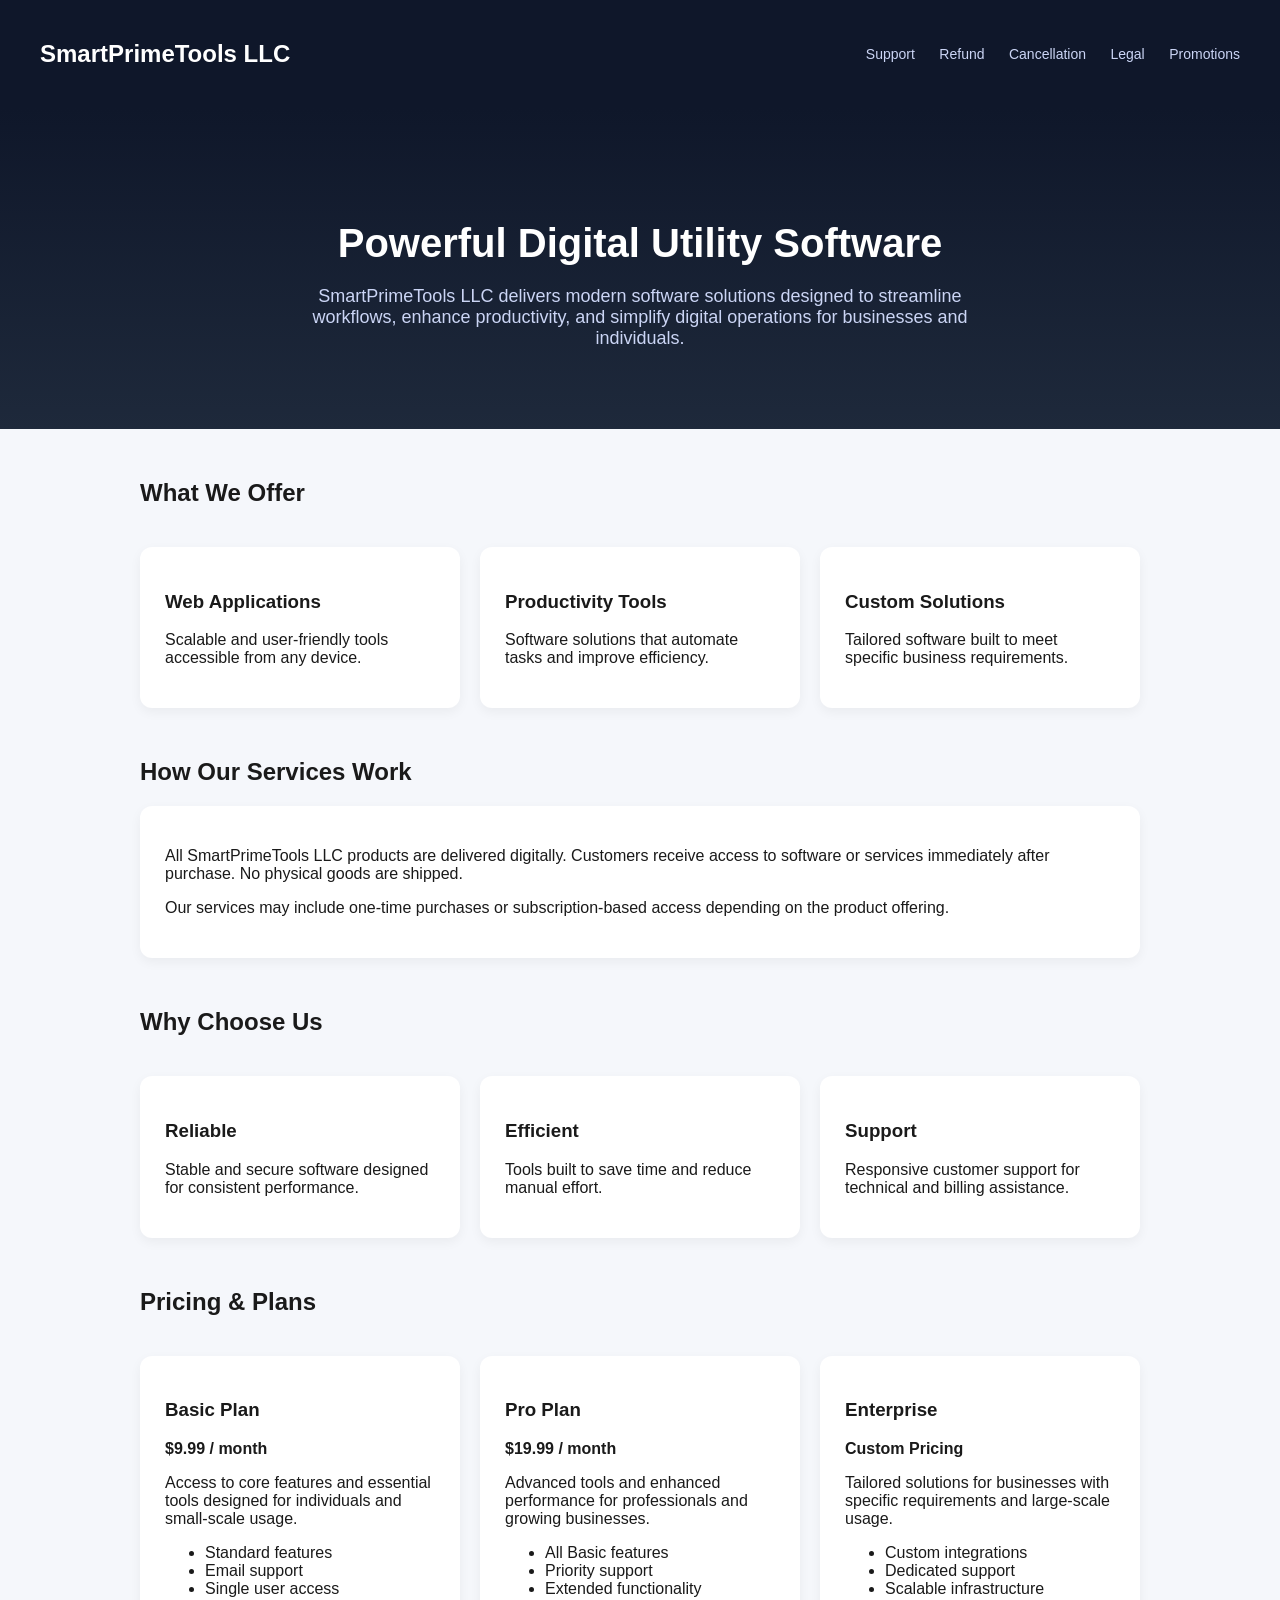
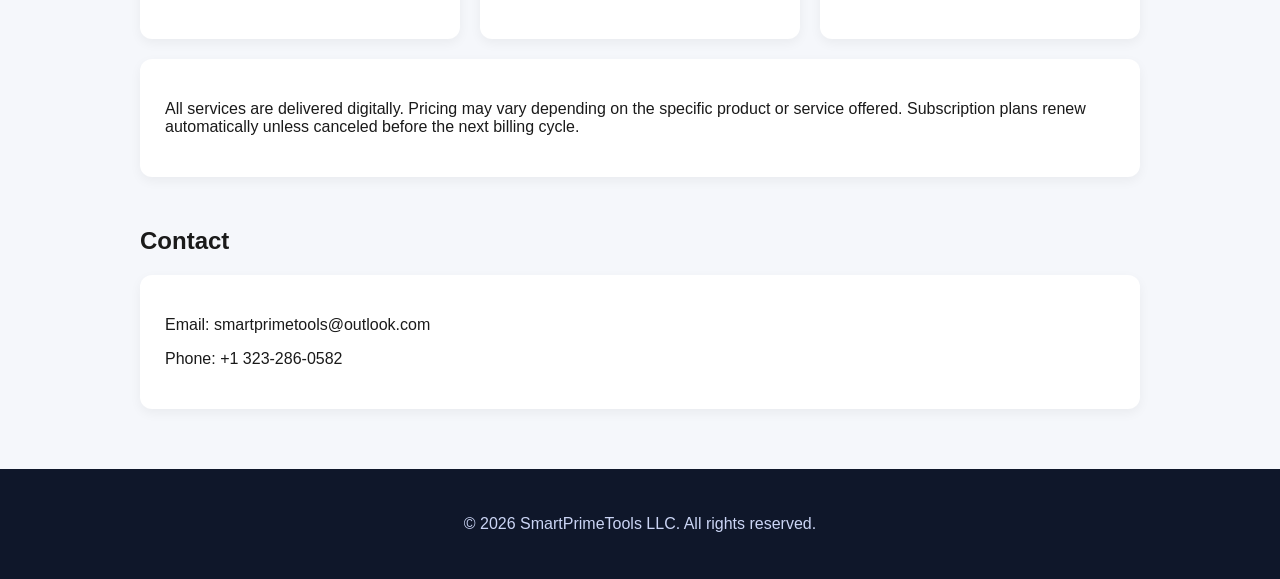
==== index.html @ 75a9d2b4 "init" ====
<!doctype html>
<html lang="en">
  <head>
    <meta charset="UTF-8" />
    <meta name="viewport" content="width=device-width, initial-scale=1.0" />
    <title>SmartPrimeTools LLC</title>

    <style>
      body {
        margin: 0;
        font-family:
          -apple-system, BlinkMacSystemFont, "Segoe UI", Roboto, Arial;
        background: #f5f7fb;
        color: #1a1a1a;
      }

      /* HEADER */
      header {
        background: #0f172a;
        color: white;
        padding: 20px 40px;
        display: flex;
        justify-content: space-between;
        align-items: center;
      }

      nav a {
        color: #cbd5f5;
        margin-left: 20px;
        text-decoration: none;
        font-size: 14px;
      }

      nav a:hover {
        color: white;
      }

      /* HERO */
      .hero {
        padding: 80px 40px;
        text-align: center;
        background: linear-gradient(to bottom, #0f172a, #1e293b);
        color: white;
      }

      .hero h1 {
        font-size: 40px;
        margin-bottom: 20px;
      }

      .hero p {
        font-size: 18px;
        max-width: 700px;
        margin: auto;
        color: #cbd5f5;
      }

      /* SECTIONS */
      .section {
        max-width: 1000px;
        margin: 50px auto;
        padding: 0 20px;
      }

      .card {
        background: white;
        padding: 25px;
        border-radius: 12px;
        margin-top: 20px;
        box-shadow: 0 4px 12px rgba(0, 0, 0, 0.05);
      }

      /* GRID */
      .grid {
        display: grid;
        grid-template-columns: repeat(auto-fit, minmax(250px, 1fr));
        gap: 20px;
      }

      /* FOOTER */
      footer {
        background: #0f172a;
        color: #cbd5f5;
        text-align: center;
        padding: 30px;
        margin-top: 60px;
      }
    </style>
  </head>
  <body>
    <header>
      <h2>SmartPrimeTools LLC</h2>
      <nav>
        <a href="support.html">Support</a>
        <a href="refund.html">Refund</a>
        <a href="cancellation.html">Cancellation</a>
        <a href="legal.html">Legal</a>
        <a href="promotions.html">Promotions</a>
      </nav>
    </header>

    <section class="hero">
      <h1>Powerful Digital Utility Software</h1>
      <p>
        SmartPrimeTools LLC delivers modern software solutions designed to
        streamline workflows, enhance productivity, and simplify digital
        operations for businesses and individuals.
      </p>
    </section>

    <section class="section">
      <h2>What We Offer</h2>

      <div class="grid">
        <div class="card">
          <h3>Web Applications</h3>
          <p>Scalable and user-friendly tools accessible from any device.</p>
        </div>

        <div class="card">
          <h3>Productivity Tools</h3>
          <p>Software solutions that automate tasks and improve efficiency.</p>
        </div>

        <div class="card">
          <h3>Custom Solutions</h3>
          <p>Tailored software built to meet specific business requirements.</p>
        </div>
      </div>
    </section>

    <section class="section">
      <h2>How Our Services Work</h2>
      <div class="card">
        <p>
          All SmartPrimeTools LLC products are delivered digitally. Customers
          receive access to software or services immediately after purchase. No
          physical goods are shipped.
        </p>
        <p>
          Our services may include one-time purchases or subscription-based
          access depending on the product offering.
        </p>
      </div>
    </section>

    <section class="section">
      <h2>Why Choose Us</h2>
      <div class="grid">
        <div class="card">
          <h3>Reliable</h3>
          <p>Stable and secure software designed for consistent performance.</p>
        </div>

        <div class="card">
          <h3>Efficient</h3>
          <p>Tools built to save time and reduce manual effort.</p>
        </div>

        <div class="card">
          <h3>Support</h3>
          <p>
            Responsive customer support for technical and billing assistance.
          </p>
        </div>
      </div>
    </section>

    <section class="section">
      <h2>Pricing & Plans</h2>

      <div class="grid">
        <div class="card">
          <h3>Basic Plan</h3>
          <p><strong>$9.99 / month</strong></p>
          <p>
            Access to core features and essential tools designed for individuals
            and small-scale usage.
          </p>
          <ul>
            <li>Standard features</li>
            <li>Email support</li>
            <li>Single user access</li>
          </ul>
        </div>

        <div class="card">
          <h3>Pro Plan</h3>
          <p><strong>$19.99 / month</strong></p>
          <p>
            Advanced tools and enhanced performance for professionals and
            growing businesses.
          </p>
          <ul>
            <li>All Basic features</li>
            <li>Priority support</li>
            <li>Extended functionality</li>
          </ul>
        </div>

        <div class="card">
          <h3>Enterprise</h3>
          <p><strong>Custom Pricing</strong></p>
          <p>
            Tailored solutions for businesses with specific requirements and
            large-scale usage.
          </p>
          <ul>
            <li>Custom integrations</li>
            <li>Dedicated support</li>
            <li>Scalable infrastructure</li>
          </ul>
        </div>
      </div>

      <div class="card" style="margin-top: 20px">
        <p>
          All services are delivered digitally. Pricing may vary depending on
          the specific product or service offered. Subscription plans renew
          automatically unless canceled before the next billing cycle.
        </p>
      </div>
    </section>

    <section class="section">
      <h2>Contact</h2>
      <div class="card">
        <p>Email: smartprimetools@outlook.com</p>
        <p>Phone: +1 323-286-0582</p>
      </div>
    </section>

    <footer>
      <p>© 2026 SmartPrimeTools LLC. All rights reserved.</p>
    </footer>
  </body>
</html>
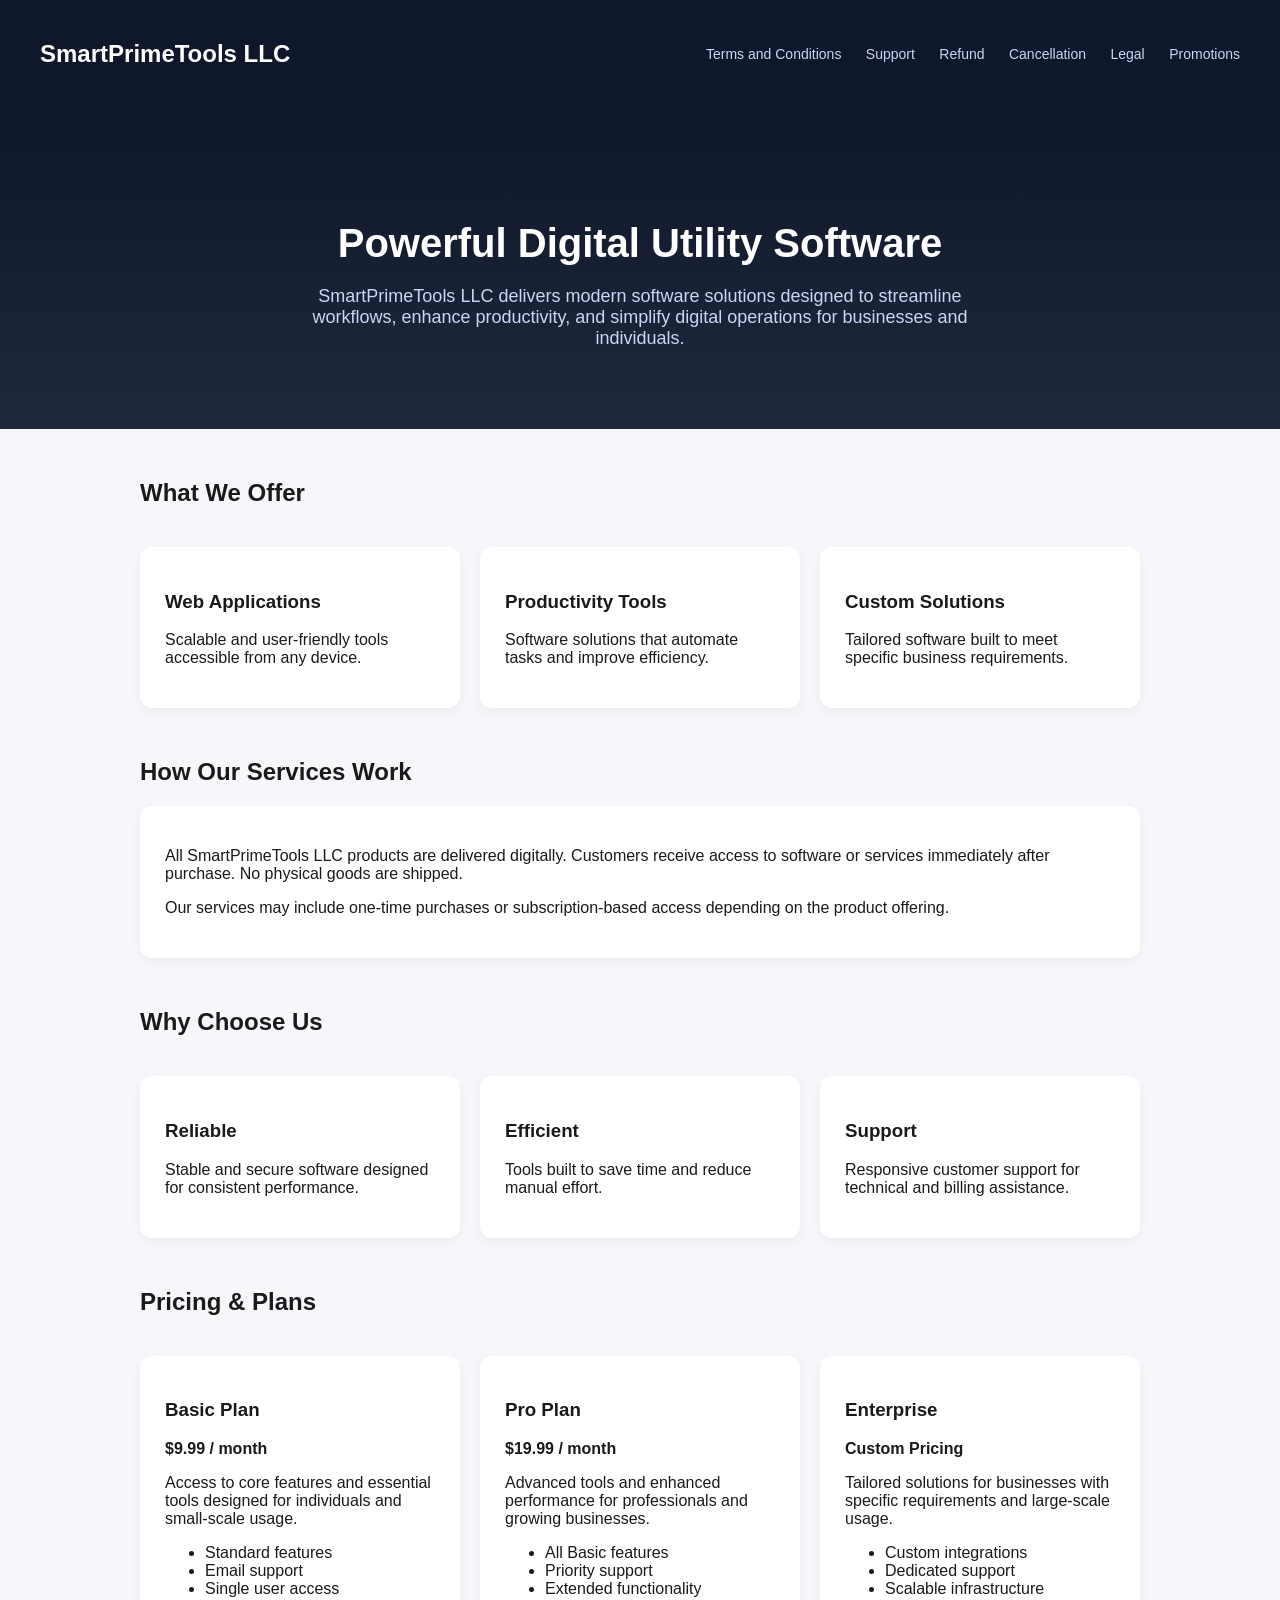
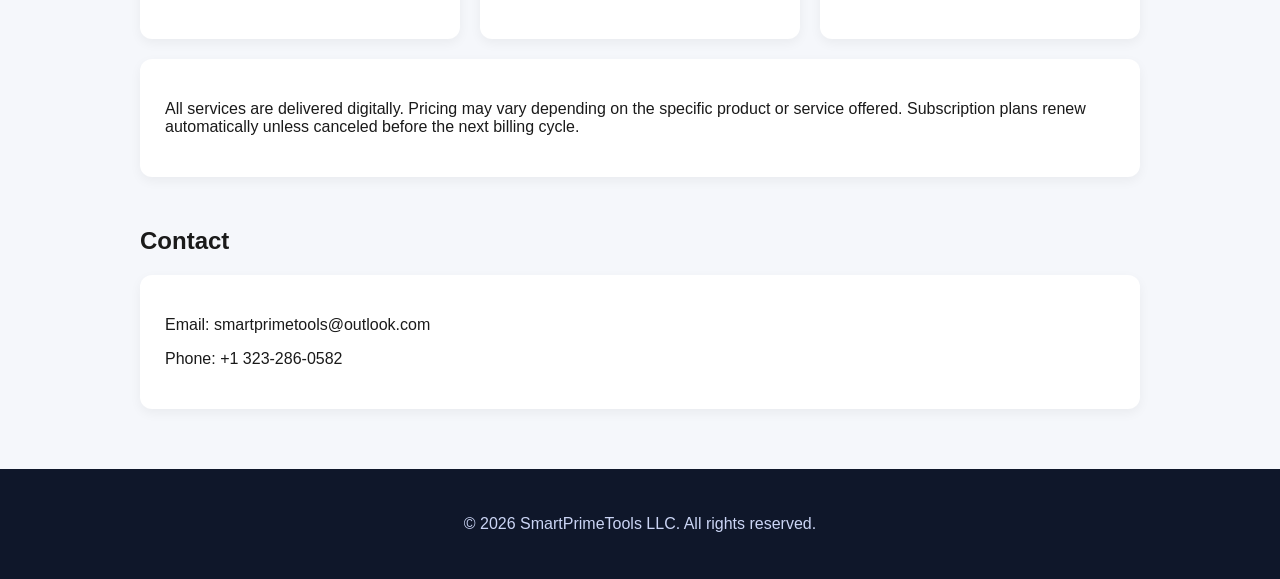
==== commit 0d393f15: "add terms and conditions" ====
--- a/index.html
+++ b/index.html
@@ -91,6 +91,7 @@
     <header>
       <h2>SmartPrimeTools LLC</h2>
       <nav>
+        <a href="terms.html">Terms and Conditions</a>
         <a href="support.html">Support</a>
         <a href="refund.html">Refund</a>
         <a href="cancellation.html">Cancellation</a>
